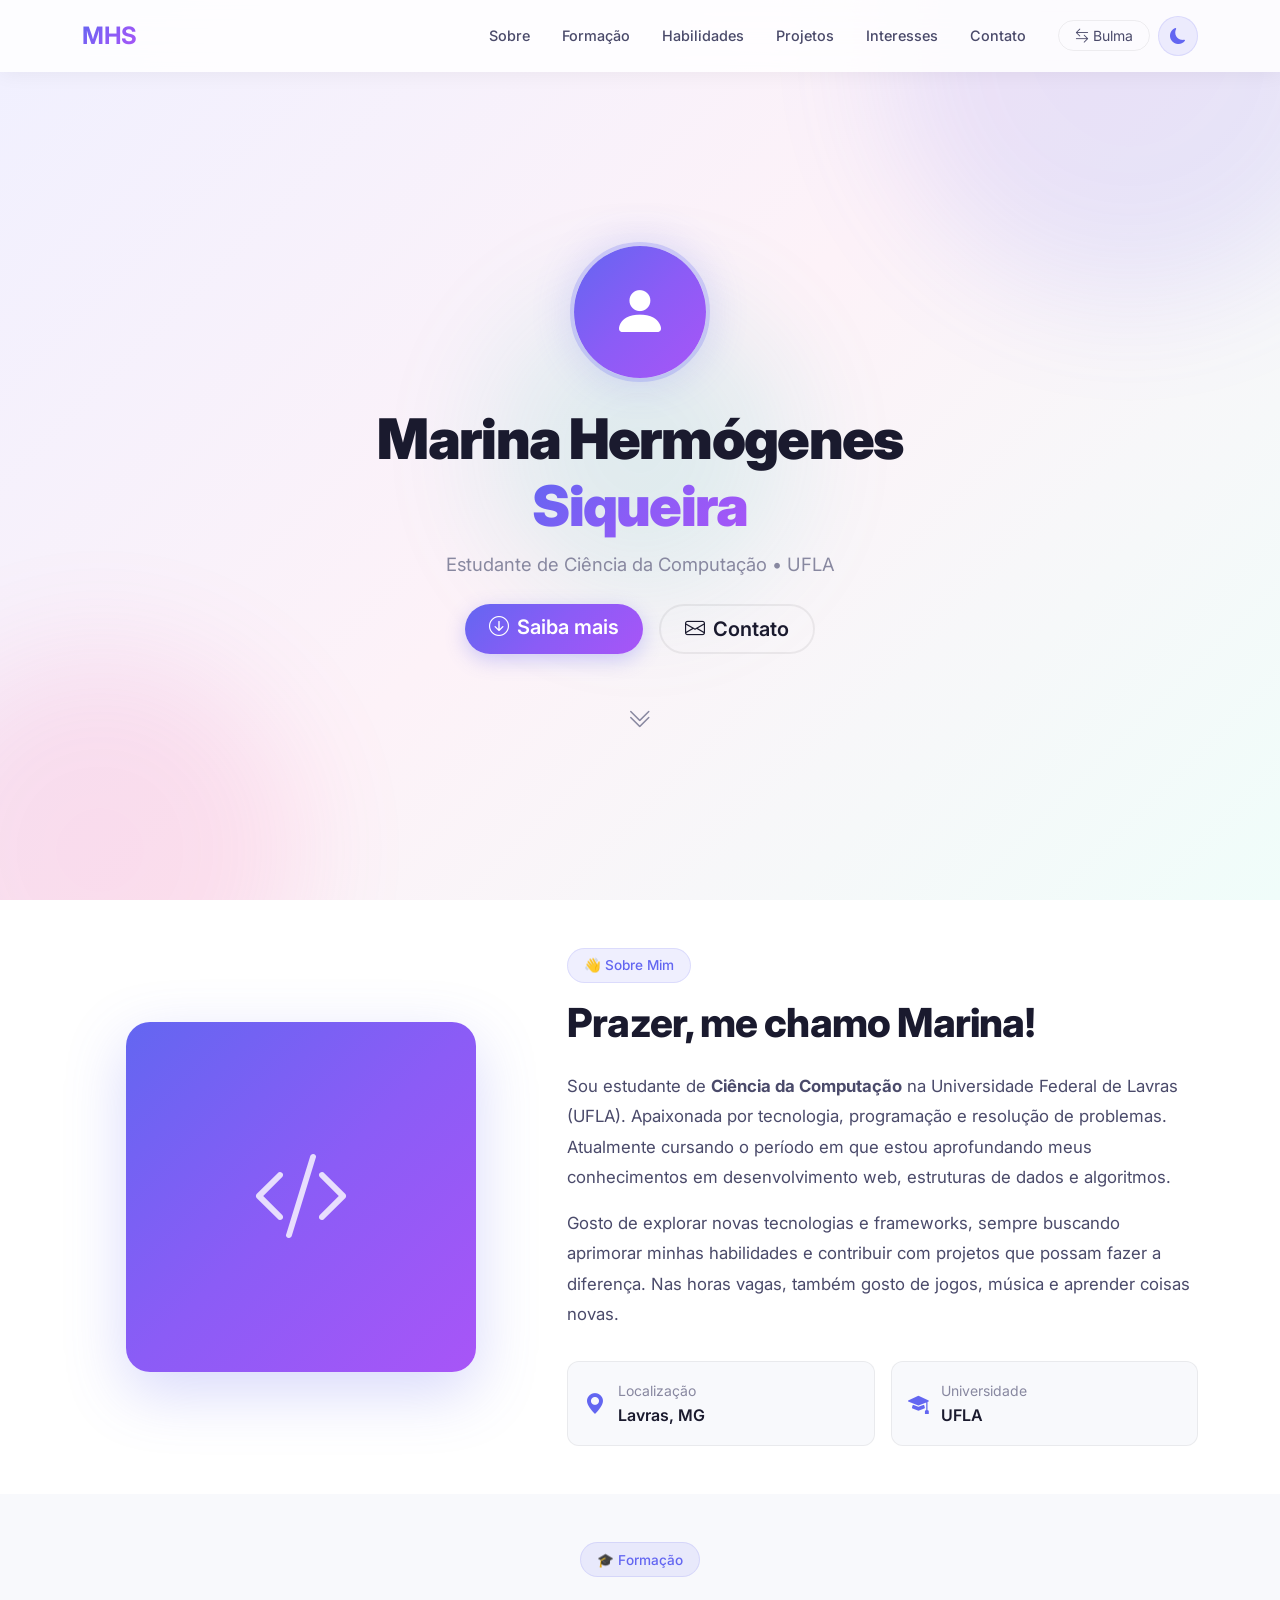
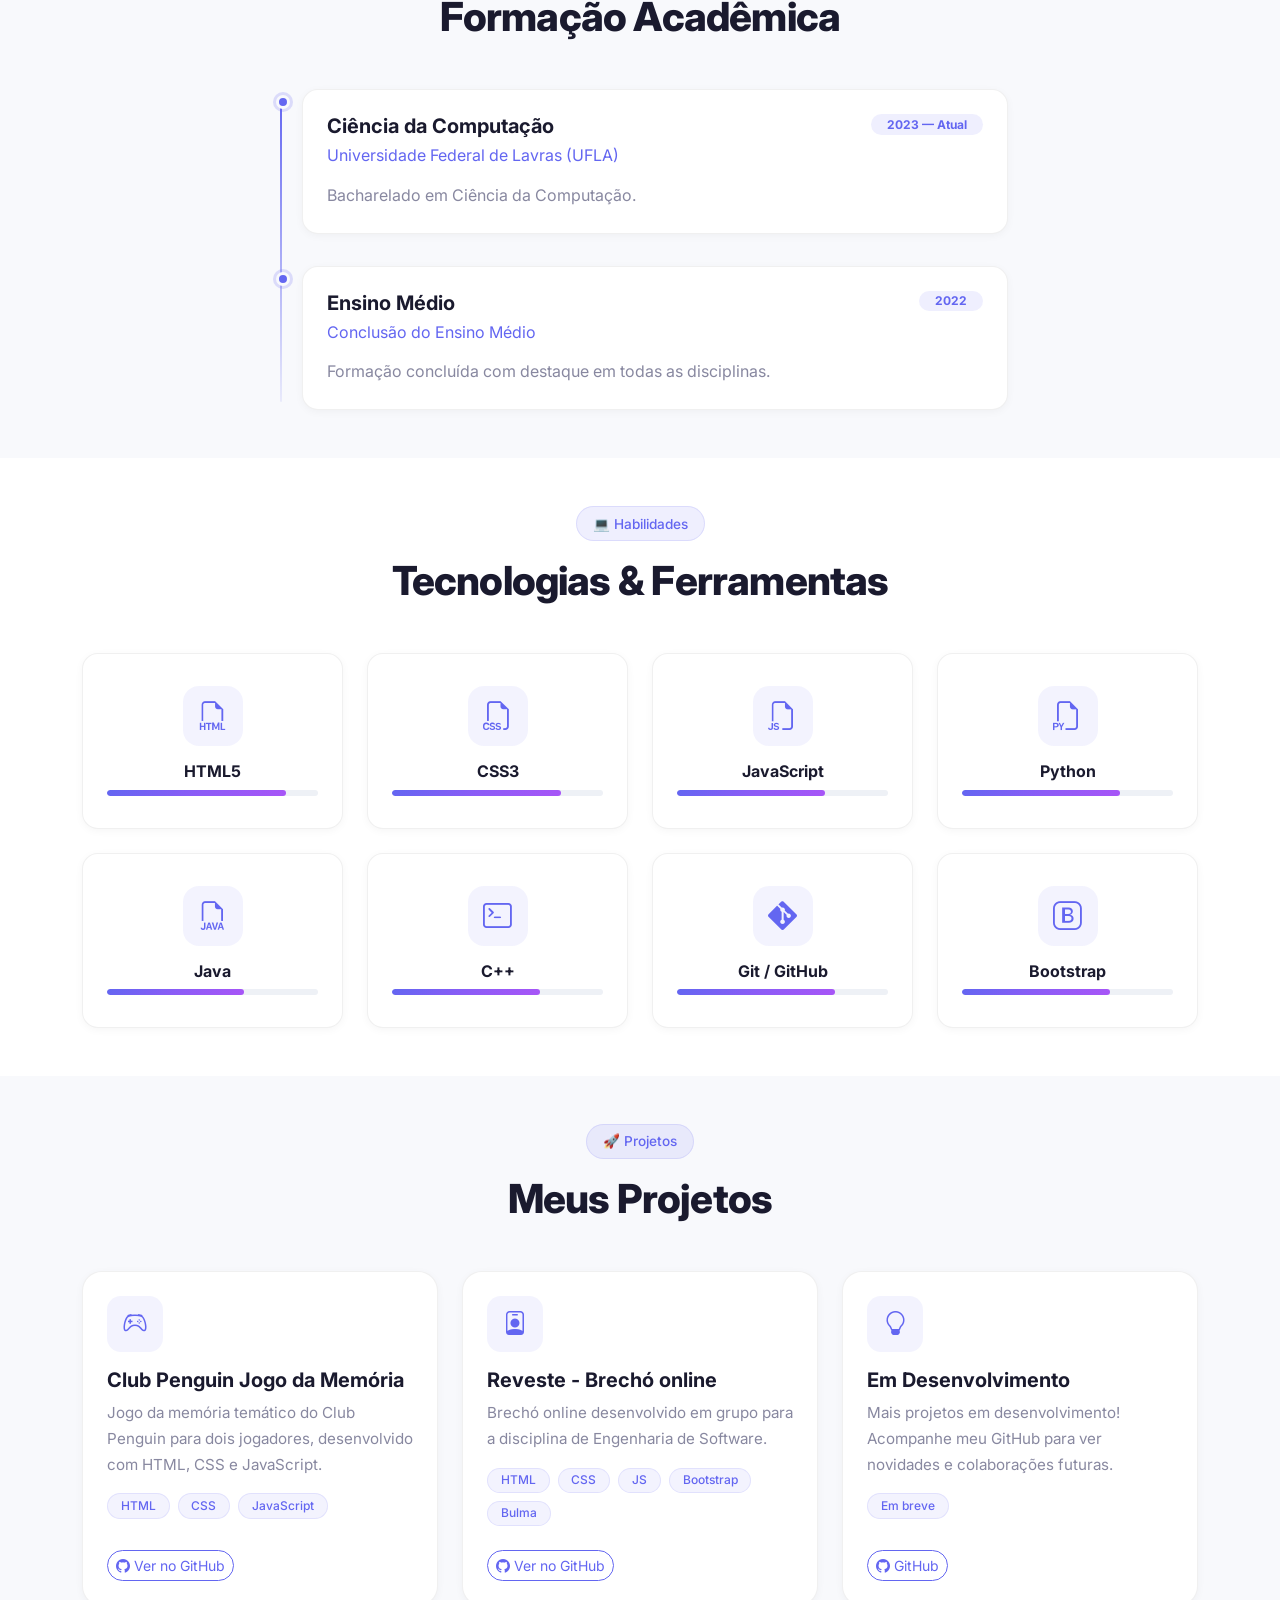
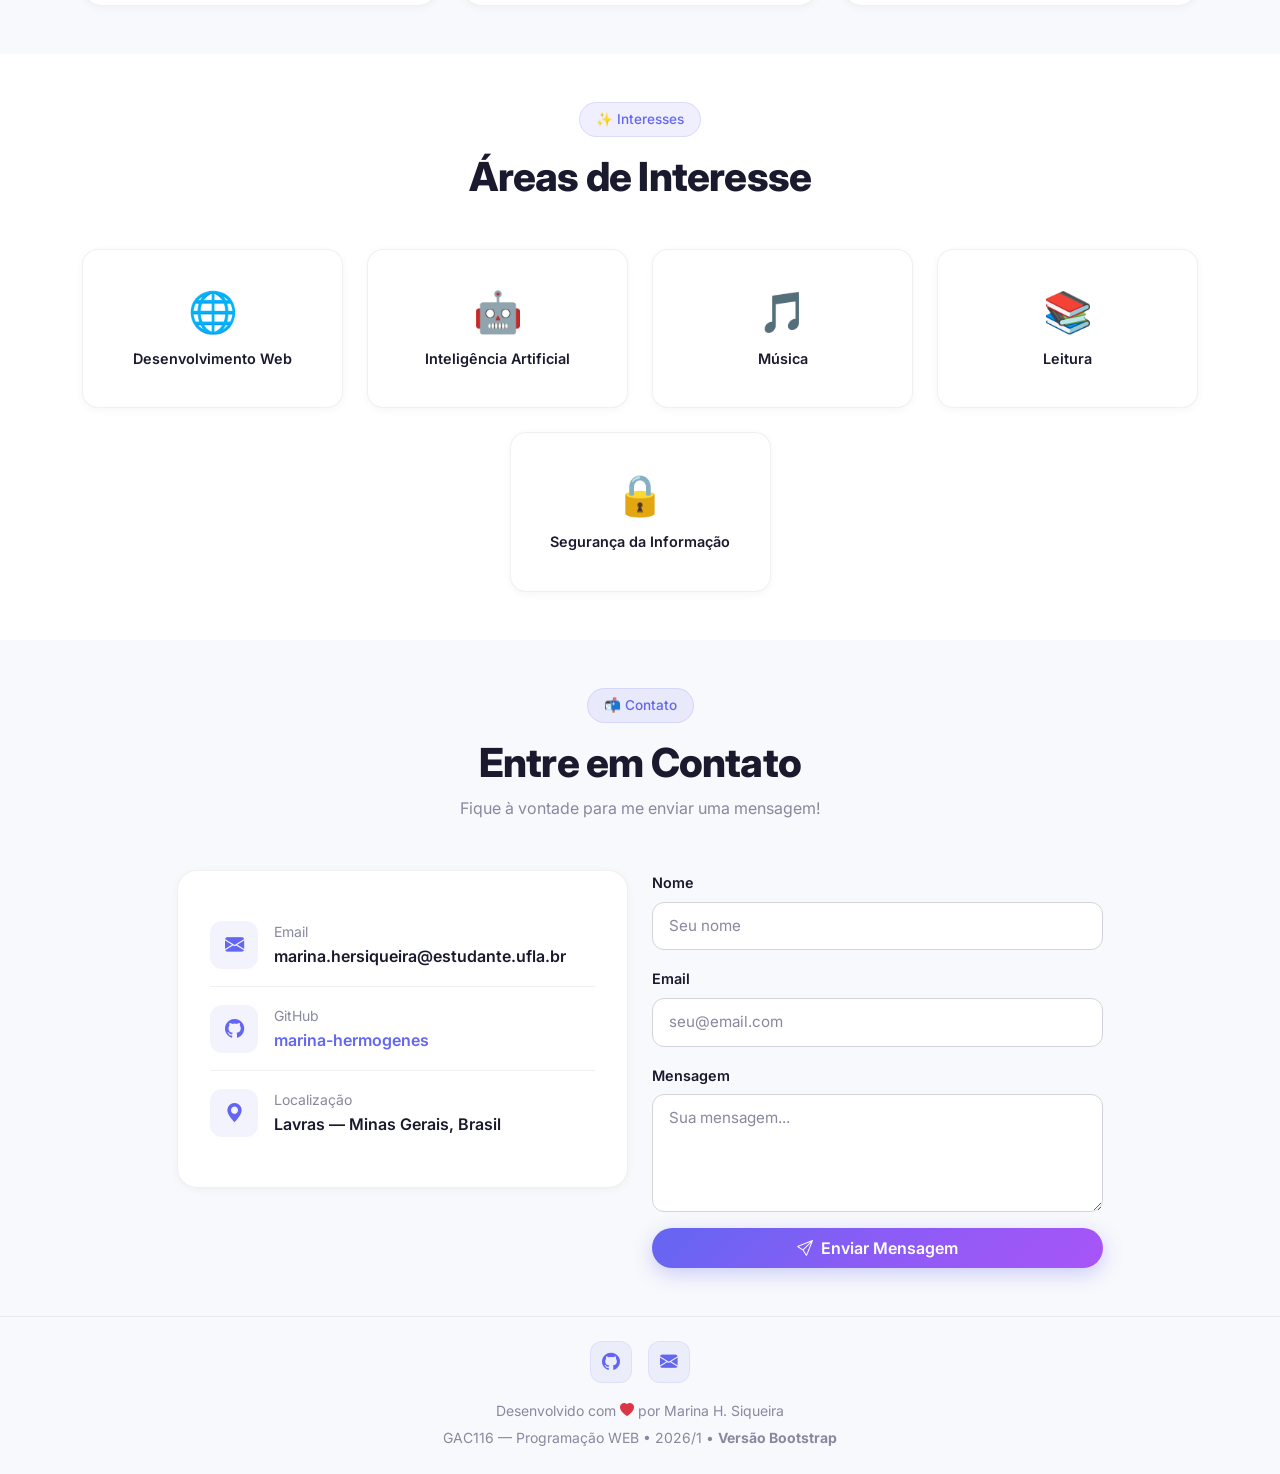
==== bootstrap/index.html @ b9e7d8b0 "add: versão inicial página pessoal" ====
<!DOCTYPE html>
<html lang="pt-BR" data-theme="light">
<head>
    <meta charset="UTF-8">
    <meta name="viewport" content="width=device-width, initial-scale=1.0">
    <meta name="description" content="Página Pessoal de Marina Hermógenes Siqueira — Versão Bootstrap">
    <title>Marina H. Siqueira — Bootstrap</title>

    <link href="https://cdn.jsdelivr.net/npm/bootstrap@5.3.3/dist/css/bootstrap.min.css" rel="stylesheet">
    <link href="https://cdn.jsdelivr.net/npm/bootstrap-icons@1.11.3/font/bootstrap-icons.min.css" rel="stylesheet">
    <link rel="preconnect" href="https://fonts.googleapis.com">
    <link rel="preconnect" href="https://fonts.gstatic.com" crossorigin>
    <link href="https://fonts.googleapis.com/css2?family=Inter:wght@300;400;500;600;700;800;900&display=swap" rel="stylesheet">

    <link rel="stylesheet" href="style.css">
</head>
<body>

    <nav class="navbar navbar-expand-lg fixed-top" id="mainNavbar">
        <div class="container">
            <a class="navbar-brand fw-bold" href="#hero">
                <span class="brand-gradient">MHS</span>
            </a>
            <button class="navbar-toggler border-0" type="button" data-bs-toggle="collapse" data-bs-target="#navbarNav" aria-controls="navbarNav" aria-expanded="false" aria-label="Menu">
                <span class="navbar-toggler-icon"></span>
            </button>
            <div class="collapse navbar-collapse" id="navbarNav">
                <ul class="navbar-nav ms-auto me-3">
                    <li class="nav-item"><a class="nav-link" href="#sobre">Sobre</a></li>
                    <li class="nav-item"><a class="nav-link" href="#formacao">Formação</a></li>
                    <li class="nav-item"><a class="nav-link" href="#habilidades">Habilidades</a></li>
                    <li class="nav-item"><a class="nav-link" href="#projetos">Projetos</a></li>
                    <li class="nav-item"><a class="nav-link" href="#interesses">Interesses</a></li>
                    <li class="nav-item"><a class="nav-link" href="#contato">Contato</a></li>
                </ul>
                <div class="d-flex align-items-center gap-2">
                    <a href="../bulma/index.html" class="btn btn-sm btn-outline-secondary rounded-pill px-3" title="Ver versão Bulma">
                        <i class="bi bi-arrow-left-right me-1"></i>Bulma
                    </a>
                    <button class="btn btn-sm btn-theme-toggle rounded-circle" id="themeToggle" title="Alternar tema" aria-label="Alternar tema claro/escuro">
                        <i class="bi bi-moon-fill" id="themeIcon"></i>
                    </button>
                </div>
            </div>
        </div>
    </nav>

    <section id="hero" class="hero-section d-flex align-items-center min-vh-100">
        <div class="hero-bg-shapes">
            <div class="shape shape-1"></div>
            <div class="shape shape-2"></div>
            <div class="shape shape-3"></div>
        </div>
        <div class="container text-center position-relative">
            <div class="hero-avatar mx-auto mb-4">
                <div class="avatar-placeholder">
                    <i class="bi bi-person-fill"></i>
                </div>
            </div>
            <h1 class="hero-title mb-2">
                Marina Hermógenes<br><span class="text-gradient">Siqueira</span>
            </h1>
            <p class="hero-subtitle mb-4">Estudante de Ciência da Computação • UFLA</p>
            <div class="d-flex justify-content-center gap-3 flex-wrap">
                <a href="#sobre" class="btn btn-primary btn-lg rounded-pill px-4 hero-btn">
                    <i class="bi bi-arrow-down-circle me-2"></i>Saiba mais
                </a>
                <a href="#contato" class="btn btn-outline-light btn-lg rounded-pill px-4 hero-btn">
                    <i class="bi bi-envelope me-2"></i>Contato
                </a>
            </div>
            <div class="hero-scroll-indicator mt-5">
                <i class="bi bi-chevron-double-down"></i>
            </div>
        </div>
    </section>

    <section id="sobre" class="py-5 section-about">
        <div class="container">
            <div class="row align-items-center g-5">
                <div class="col-lg-5">
                    <div class="about-image-wrapper">
                        <div class="about-image-placeholder">
                            <i class="bi bi-code-slash"></i>
                        </div>
                    </div>
                </div>
                <div class="col-lg-7">
                    <span class="section-badge mb-3">👋 Sobre Mim</span>
                    <h2 class="section-title mb-4">Prazer, me chamo Marina!</h2>
                    <p class="about-text">
                        Sou estudante de <strong>Ciência da Computação</strong> na Universidade Federal de Lavras (UFLA). 
                        Apaixonada por tecnologia, programação e resolução de problemas. Atualmente cursando o período 
                        em que estou aprofundando meus conhecimentos em desenvolvimento web, estruturas de dados e 
                        algoritmos.
                    </p>
                    <p class="about-text">
                        Gosto de explorar novas tecnologias e frameworks, sempre buscando aprimorar minhas habilidades 
                        e contribuir com projetos que possam fazer a diferença. Nas horas vagas, também gosto de jogos, 
                        música e aprender coisas novas.
                    </p>
                    <div class="row g-3 mt-3">
                        <div class="col-sm-6">
                            <div class="info-card">
                                <i class="bi bi-geo-alt-fill text-primary"></i>
                                <div>
                                    <small class="text-muted">Localização</small>
                                    <p class="mb-0 fw-semibold">Lavras, MG</p>
                                </div>
                            </div>
                        </div>
                        <div class="col-sm-6">
                            <div class="info-card">
                                <i class="bi bi-mortarboard-fill text-primary"></i>
                                <div>
                                    <small class="text-muted">Universidade</small>
                                    <p class="mb-0 fw-semibold">UFLA</p>
                                </div>
                            </div>
                        </div>
                    </div>
                </div>
            </div>
        </div>
    </section>

    <section id="formacao" class="py-5 section-education">
        <div class="container">
            <div class="text-center mb-5">
                <span class="section-badge">🎓 Formação</span>
                <h2 class="section-title mt-3">Formação Acadêmica</h2>
            </div>
            <div class="row justify-content-center">
                <div class="col-lg-8">
                    <div class="timeline">
                        <div class="timeline-item">
                            <div class="timeline-marker"></div>
                            <div class="timeline-content">
                                <div class="d-flex justify-content-between align-items-start flex-wrap gap-2">
                                    <div>
                                        <h5 class="fw-bold mb-1">Ciência da Computação</h5>
                                        <p class="text-primary mb-1">Universidade Federal de Lavras (UFLA)</p>
                                    </div>
                                    <span class="badge bg-primary-subtle text-primary rounded-pill px-3">2023 — Atual</span>
                                </div>
                                <p class="text-muted mt-2 mb-0">Bacharelado em Ciência da Computação.</p>
                            </div>
                        </div>
                        <div class="timeline-item">
                            <div class="timeline-marker"></div>
                            <div class="timeline-content">
                                <div class="d-flex justify-content-between align-items-start flex-wrap gap-2">
                                    <div>
                                        <h5 class="fw-bold mb-1">Ensino Médio</h5>
                                        <p class="text-primary mb-1">Conclusão do Ensino Médio</p>
                                    </div>
                                    <span class="badge bg-primary-subtle text-primary rounded-pill px-3">2022</span>
                                </div>
                                <p class="text-muted mt-2 mb-0">Formação concluída com destaque em todas as disciplinas.</p>
                            </div>
                        </div>
                    </div>
                </div>
            </div>
        </div>
    </section>

    <section id="habilidades" class="py-5 section-skills">
        <div class="container">
            <div class="text-center mb-5">
                <span class="section-badge">💻 Habilidades</span>
                <h2 class="section-title mt-3">Tecnologias & Ferramentas</h2>
            </div>
            <div class="row g-4 justify-content-center">
                <div class="col-6 col-md-4 col-lg-3">
                    <div class="skill-card text-center">
                        <div class="skill-icon">
                            <i class="bi bi-filetype-html"></i>
                        </div>
                        <h6 class="fw-bold mt-3">HTML5</h6>
                        <div class="progress skill-progress mt-2">
                            <div class="progress-bar" role="progressbar" style="width: 85%" aria-valuenow="85">85%</div>
                        </div>
                    </div>
                </div>
                <div class="col-6 col-md-4 col-lg-3">
                    <div class="skill-card text-center">
                        <div class="skill-icon">
                            <i class="bi bi-filetype-css"></i>
                        </div>
                        <h6 class="fw-bold mt-3">CSS3</h6>
                        <div class="progress skill-progress mt-2">
                            <div class="progress-bar" role="progressbar" style="width: 80%" aria-valuenow="80">80%</div>
                        </div>
                    </div>
                </div>
                <div class="col-6 col-md-4 col-lg-3">
                    <div class="skill-card text-center">
                        <div class="skill-icon">
                            <i class="bi bi-filetype-js"></i>
                        </div>
                        <h6 class="fw-bold mt-3">JavaScript</h6>
                        <div class="progress skill-progress mt-2">
                            <div class="progress-bar" role="progressbar" style="width: 70%" aria-valuenow="70">70%</div>
                        </div>
                    </div>
                </div>
                <div class="col-6 col-md-4 col-lg-3">
                    <div class="skill-card text-center">
                        <div class="skill-icon">
                            <i class="bi bi-filetype-py"></i>
                        </div>
                        <h6 class="fw-bold mt-3">Python</h6>
                        <div class="progress skill-progress mt-2">
                            <div class="progress-bar" role="progressbar" style="width: 75%" aria-valuenow="75">75%</div>
                        </div>
                    </div>
                </div>
                <div class="col-6 col-md-4 col-lg-3">
                    <div class="skill-card text-center">
                        <div class="skill-icon">
                            <i class="bi bi-filetype-java"></i>
                        </div>
                        <h6 class="fw-bold mt-3">Java</h6>
                        <div class="progress skill-progress mt-2">
                            <div class="progress-bar" role="progressbar" style="width: 65%" aria-valuenow="65">65%</div>
                        </div>
                    </div>
                </div>
                <div class="col-6 col-md-4 col-lg-3">
                    <div class="skill-card text-center">
                        <div class="skill-icon">
                            <i class="bi bi-terminal"></i>
                        </div>
                        <h6 class="fw-bold mt-3">C++</h6>
                        <div class="progress skill-progress mt-2">
                            <div class="progress-bar" role="progressbar" style="width: 70%" aria-valuenow="70">70%</div>
                        </div>
                    </div>
                </div>
                <div class="col-6 col-md-4 col-lg-3">
                    <div class="skill-card text-center">
                        <div class="skill-icon">
                            <i class="bi bi-git"></i>
                        </div>
                        <h6 class="fw-bold mt-3">Git / GitHub</h6>
                        <div class="progress skill-progress mt-2">
                            <div class="progress-bar" role="progressbar" style="width: 75%" aria-valuenow="75">75%</div>
                        </div>
                    </div>
                </div>
                <div class="col-6 col-md-4 col-lg-3">
                    <div class="skill-card text-center">
                        <div class="skill-icon">
                            <i class="bi bi-bootstrap"></i>
                        </div>
                        <h6 class="fw-bold mt-3">Bootstrap</h6>
                        <div class="progress skill-progress mt-2">
                            <div class="progress-bar" role="progressbar" style="width: 70%" aria-valuenow="70">70%</div>
                        </div>
                    </div>
                </div>
            </div>
        </div>
    </section>

    <section id="projetos" class="py-5 section-projects">
        <div class="container">
            <div class="text-center mb-5">
                <span class="section-badge">🚀 Projetos</span>
                <h2 class="section-title mt-3">Meus Projetos</h2>
            </div>
            <div class="row g-4 justify-content-center">
                <div class="col-md-6 col-lg-4">
                    <div class="card project-card h-100 border-0">
                        <div class="card-body p-4">
                            <div class="project-icon mb-3">
                                <i class="bi bi-controller"></i>
                            </div>
                            <h5 class="card-title fw-bold">Club Penguin Jogo da Memória</h5>
                            <p class="card-text text-muted">Jogo da memória temático do Club Penguin para dois jogadores, desenvolvido com HTML, CSS e JavaScript.</p>
                            <div class="d-flex gap-2 flex-wrap mt-3">
                                <span class="badge tech-badge">HTML</span>
                                <span class="badge tech-badge">CSS</span>
                                <span class="badge tech-badge">JavaScript</span>
                            </div>
                        </div>
                        <div class="card-footer bg-transparent border-0 p-4 pt-0">
                            <a href="https://github.com/marina-hermogenes/Club-Penguin-Jogo-da-Memoria" class="btn btn-sm btn-outline-primary rounded-pill" target="_blank">
                                <i class="bi bi-github me-1"></i>Ver no GitHub
                            </a>
                        </div>
                    </div>
                </div>
                <div class="col-md-6 col-lg-4">
                    <div class="card project-card h-100 border-0">
                        <div class="card-body p-4">
                            <div class="project-icon mb-3">
                                <i class="bi bi-person-badge"></i>
                            </div>
                            <h5 class="card-title fw-bold">Reveste - Brechó online</h5>
                            <p class="card-text text-muted">Brechó online desenvolvido em grupo para a disciplina de Engenharia de Software.</p>
                            <div class="d-flex gap-2 flex-wrap mt-3">
                                <span class="badge tech-badge">HTML</span>
                                <span class="badge tech-badge">CSS</span>
                                <span class="badge tech-badge">JS</span>
                                <span class="badge tech-badge">Bootstrap</span>
                                <span class="badge tech-badge">Bulma</span>
                            </div>
                        </div>
                        <div class="card-footer bg-transparent border-0 p-4 pt-0">
                            <a href="https://github.com/marina-hermogenes/ReVeste" class="btn btn-sm btn-outline-primary rounded-pill" target="_blank">
                                <i class="bi bi-github me-1"></i>Ver no GitHub
                            </a>
                        </div>
                    </div>
                </div>
                <div class="col-md-6 col-lg-4">
                    <div class="card project-card h-100 border-0">
                        <div class="card-body p-4">
                            <div class="project-icon mb-3">
                                <i class="bi bi-lightbulb"></i>
                            </div>
                            <h5 class="card-title fw-bold">Em Desenvolvimento</h5>
                            <p class="card-text text-muted">Mais projetos em desenvolvimento! Acompanhe meu GitHub para ver novidades e colaborações futuras.</p>
                            <div class="d-flex gap-2 flex-wrap mt-3">
                                <span class="badge tech-badge">Em breve</span>
                            </div>
                        </div>
                        <div class="card-footer bg-transparent border-0 p-4 pt-0">
                            <a href="https://github.com/marina-hermogenes" class="btn btn-sm btn-outline-primary rounded-pill" target="_blank">
                                <i class="bi bi-github me-1"></i>GitHub
                            </a>
                        </div>
                    </div>
                </div>
            </div>
        </div>
    </section>

    <section id="interesses" class="py-5 section-interests">
        <div class="container">
            <div class="text-center mb-5">
                <span class="section-badge">✨ Interesses</span>
                <h2 class="section-title mt-3">Áreas de Interesse</h2>
            </div>
            <div class="row g-4 justify-content-center">
                <div class="col-6 col-md-4 col-lg-3">
                    <div class="interest-card text-center">
                        <div class="interest-icon">🌐</div>
                        <h6 class="fw-semibold mt-2">Desenvolvimento Web</h6>
                    </div>
                </div>
                <div class="col-6 col-md-4 col-lg-3">
                    <div class="interest-card text-center">
                        <div class="interest-icon">🤖</div>
                        <h6 class="fw-semibold mt-2">Inteligência Artificial</h6>
                    </div>
                </div>
                <div class="col-6 col-md-4 col-lg-3">
                    <div class="interest-card text-center">
                        <div class="interest-icon">🎵</div>
                        <h6 class="fw-semibold mt-2">Música</h6>
                    </div>
                </div>
                <div class="col-6 col-md-4 col-lg-3">
                    <div class="interest-card text-center">
                        <div class="interest-icon">📚</div>
                        <h6 class="fw-semibold mt-2">Leitura</h6>
                    </div>
                </div>
                <div class="col-6 col-md-4 col-lg-3">
                    <div class="interest-card text-center">
                        <div class="interest-icon">🔒</div>
                        <h6 class="fw-semibold mt-2">Segurança da Informação</h6>
                    </div>
                </div>
            </div>
        </div>
    </section>

    <section id="contato" class="py-5 section-contact">
        <div class="container">
            <div class="text-center mb-5">
                <span class="section-badge">📬 Contato</span>
                <h2 class="section-title mt-3">Entre em Contato</h2>
                <p class="text-muted">Fique à vontade para me enviar uma mensagem!</p>
            </div>
            <div class="row g-4 justify-content-center">
                <div class="col-lg-5">
                    <div class="contact-info-card">
                        <div class="contact-item">
                            <div class="contact-icon-wrapper">
                                <i class="bi bi-envelope-fill"></i>
                            </div>
                            <div>
                                <small class="text-muted">Email</small>
                                <p class="mb-0 fw-semibold">marina.hersiqueira@estudante.ufla.br</p>
                            </div>
                        </div>
                        <div class="contact-item">
                            <div class="contact-icon-wrapper">
                                <i class="bi bi-github"></i>
                            </div>
                            <div>
                                <small class="text-muted">GitHub</small>
                                <p class="mb-0"><a href="https://github.com/marina-hermogenes" target="_blank" class="fw-semibold contact-link">marina-hermogenes</a></p>
                            </div>
                        </div>
                        <div class="contact-item">
                            <div class="contact-icon-wrapper">
                                <i class="bi bi-geo-alt-fill"></i>
                            </div>
                            <div>
                                <small class="text-muted">Localização</small>
                                <p class="mb-0 fw-semibold">Lavras — Minas Gerais, Brasil</p>
                            </div>
                        </div>
                    </div>
                </div>
                <div class="col-lg-5">
                    <form id="contactForm" class="contact-form">
                        <div class="mb-3">
                            <label for="contactName" class="form-label fw-semibold">Nome</label>
                            <input type="text" class="form-control" id="contactName" placeholder="Seu nome" required>
                        </div>
                        <div class="mb-3">
                            <label for="contactEmail" class="form-label fw-semibold">Email</label>
                            <input type="email" class="form-control" id="contactEmail" placeholder="seu@email.com" required>
                        </div>
                        <div class="mb-3">
                            <label for="contactMessage" class="form-label fw-semibold">Mensagem</label>
                            <textarea class="form-control" id="contactMessage" rows="4" placeholder="Sua mensagem..." required></textarea>
                        </div>
                        <button type="submit" class="btn btn-primary w-100 rounded-pill py-2">
                            <i class="bi bi-send me-2"></i>Enviar Mensagem
                        </button>
                    </form>
                </div>
            </div>
        </div>
    </section>

    <footer class="py-4 text-center footer-section">
        <div class="container">
            <div class="d-flex justify-content-center gap-3 mb-3">
                <a href="https://github.com/marina-hermogenes" target="_blank" class="footer-social" aria-label="GitHub">
                    <i class="bi bi-github"></i>
                </a>
                <a href="mailto:marina.hersiqueira@estudante.ufla.br" class="footer-social" aria-label="Email">
                    <i class="bi bi-envelope-fill"></i>
                </a>
            </div>
            <p class="mb-1 text-muted small">
                Desenvolvido com <i class="bi bi-heart-fill text-danger"></i> por Marina H. Siqueira
            </p>
            <p class="mb-0 text-muted small">
                GAC116 — Programação WEB • 2026/1 • <strong>Versão Bootstrap</strong>
            </p>
        </div>
    </footer>

    <button id="backToTop" class="btn btn-primary btn-back-to-top rounded-circle" title="Voltar ao topo" aria-label="Voltar ao topo">
        <i class="bi bi-arrow-up"></i>
    </button>

    <script src="https://cdn.jsdelivr.net/npm/bootstrap@5.3.3/dist/js/bootstrap.bundle.min.js"></script>
    <script src="script.js"></script>
</body>
</html>
---- bootstrap/style.css ----
:root {
    --bg-primary: #ffffff;
    --bg-secondary: #f8f9fc;
    --bg-tertiary: #eef1f6;
    --bg-card: #ffffff;
    --text-primary: #1a1a2e;
    --text-secondary: #4a4a6a;
    --text-muted: #8888a0;
    --border-color: rgba(0, 0, 0, 0.06);
    --shadow-sm: 0 2px 8px rgba(0, 0, 0, 0.04);
    --shadow-md: 0 8px 30px rgba(0, 0, 0, 0.06);
    --shadow-lg: 0 20px 60px rgba(0, 0, 0, 0.08);
    --accent: #6366f1;
    --accent-rgb: 99, 102, 241;
    --accent-light: #818cf8;
    --accent-dark: #4f46e5;
    --gradient-1: linear-gradient(135deg, #6366f1, #8b5cf6, #a855f7);
    --gradient-2: linear-gradient(135deg, #6366f1 0%, #ec4899 100%);
    --navbar-bg: rgba(255, 255, 255, 0.85);
    --navbar-shadow: 0 1px 20px rgba(0, 0, 0, 0.06);
    --hero-bg: linear-gradient(135deg, #f0f0ff 0%, #fdf2f8 50%, #f0fdfa 100%);
    --input-bg: #ffffff;
    --input-border: #d1d5db;
    --footer-bg: #f8f9fc;
    --code-bg: #f3f4f6;
}

[data-theme="dark"] {
    --bg-primary: #0f0f1a;
    --bg-secondary: #16162a;
    --bg-tertiary: #1e1e38;
    --bg-card: #1a1a30;
    --text-primary: #e8e8f0;
    --text-secondary: #b0b0c8;
    --text-muted: #7878a0;
    --border-color: rgba(255, 255, 255, 0.06);
    --shadow-sm: 0 2px 8px rgba(0, 0, 0, 0.2);
    --shadow-md: 0 8px 30px rgba(0, 0, 0, 0.3);
    --shadow-lg: 0 20px 60px rgba(0, 0, 0, 0.4);
    --navbar-bg: rgba(15, 15, 26, 0.9);
    --navbar-shadow: 0 1px 20px rgba(0, 0, 0, 0.3);
    --hero-bg: linear-gradient(135deg, #0f0f1a 0%, #1a1030 50%, #0f1a1a 100%);
    --input-bg: #1e1e38;
    --input-border: #2a2a50;
    --footer-bg: #0a0a18;
    --code-bg: #1e1e38;
}

* {
    margin: 0;
    padding: 0;
    box-sizing: border-box;
}

html {
    scroll-behavior: smooth;
    scroll-padding-top: 80px;
}

body {
    font-family: 'Inter', sans-serif;
    background-color: var(--bg-primary);
    color: var(--text-primary);
    transition: background-color 0.4s ease, color 0.4s ease;
    overflow-x: hidden;
}

::selection {
    background: rgba(var(--accent-rgb), 0.2);
    color: var(--accent);
}

h1, h2, h3, h4, h5, h6 {
    color: var(--text-primary);
}

p {
    color: var(--text-secondary);
    line-height: 1.7;
}

a {
    transition: all 0.3s ease;
}

.text-gradient {
    background: var(--gradient-1);
    -webkit-background-clip: text;
    -webkit-text-fill-color: transparent;
    background-clip: text;
}

.brand-gradient {
    background: var(--gradient-1);
    -webkit-background-clip: text;
    -webkit-text-fill-color: transparent;
    background-clip: text;
    font-size: 1.5rem;
    letter-spacing: -0.02em;
}

.section-badge {
    display: inline-block;
    padding: 0.4rem 1rem;
    border-radius: 50px;
    font-size: 0.85rem;
    font-weight: 500;
    background: rgba(var(--accent-rgb), 0.1);
    color: var(--accent);
    border: 1px solid rgba(var(--accent-rgb), 0.15);
}

.section-title {
    font-size: clamp(1.8rem, 4vw, 2.5rem);
    font-weight: 800;
    color: var(--text-primary);
    letter-spacing: -0.02em;
}

#mainNavbar {
    background: var(--navbar-bg);
    backdrop-filter: blur(20px);
    -webkit-backdrop-filter: blur(20px);
    box-shadow: var(--navbar-shadow);
    padding: 0.8rem 0;
    transition: all 0.4s ease;
}

#mainNavbar .nav-link {
    color: var(--text-secondary);
    font-weight: 500;
    font-size: 0.9rem;
    padding: 0.5rem 1rem;
    border-radius: 8px;
    transition: all 0.3s ease;
    position: relative;
}

#mainNavbar .nav-link:hover,
#mainNavbar .nav-link.active {
    color: var(--accent);
    background: rgba(var(--accent-rgb), 0.05);
}

[data-theme="dark"] .navbar-toggler-icon {
    filter: invert(1);
}

.btn-theme-toggle {
    width: 40px;
    height: 40px;
    display: flex;
    align-items: center;
    justify-content: center;
    background: rgba(var(--accent-rgb), 0.1);
    border: 1px solid rgba(var(--accent-rgb), 0.15);
    color: var(--accent);
    font-size: 1rem;
    transition: all 0.3s ease;
}

.btn-theme-toggle:hover {
    background: var(--accent);
    color: #fff;
    transform: rotate(20deg);
}

.hero-section {
    background: var(--hero-bg);
    position: relative;
    overflow: hidden;
    padding-top: 80px;
}

.hero-bg-shapes {
    position: absolute;
    inset: 0;
    overflow: hidden;
    pointer-events: none;
}

.hero-bg-shapes .shape {
    position: absolute;
    border-radius: 50%;
    opacity: 0.12;
    filter: blur(60px);
}

.hero-bg-shapes .shape-1 {
    width: 500px;
    height: 500px;
    background: var(--accent);
    top: -200px;
    right: -100px;
    animation: heroFloat 15s ease-in-out infinite;
}

.hero-bg-shapes .shape-2 {
    width: 400px;
    height: 400px;
    background: #ec4899;
    bottom: -150px;
    left: -100px;
    animation: heroFloat 18s ease-in-out infinite reverse;
}

.hero-bg-shapes .shape-3 {
    width: 300px;
    height: 300px;
    background: #14b8a6;
    top: 50%;
    left: 50%;
    transform: translate(-50%, -50%);
    animation: heroFloat 20s ease-in-out infinite;
}

@keyframes heroFloat {
    0%, 100% { transform: translate(0, 0); }
    25% { transform: translate(30px, -30px); }
    50% { transform: translate(-20px, 20px); }
    75% { transform: translate(15px, -10px); }
}

.hero-avatar {
    width: 140px;
    height: 140px;
    border-radius: 50%;
    overflow: hidden;
    border: 4px solid rgba(var(--accent-rgb), 0.3);
    box-shadow: 0 0 40px rgba(var(--accent-rgb), 0.2);
    animation: fadeInDown 0.8s ease-out;
}

.avatar-placeholder {
    width: 100%;
    height: 100%;
    background: var(--gradient-1);
    display: flex;
    align-items: center;
    justify-content: center;
    font-size: 3.5rem;
    color: #fff;
}

.hero-title {
    font-size: clamp(2.2rem, 5vw, 3.5rem);
    font-weight: 900;
    letter-spacing: -0.03em;
    animation: fadeInUp 0.8s ease-out 0.2s both;
}

.hero-subtitle {
    font-size: 1.15rem;
    color: var(--text-muted);
    font-weight: 400;
    animation: fadeInUp 0.8s ease-out 0.35s both;
}

.hero-btn {
    animation: fadeInUp 0.8s ease-out 0.5s both;
    font-weight: 600;
    border: none;
}

.hero-btn.btn-primary {
    background: var(--gradient-1);
    box-shadow: 0 6px 20px rgba(var(--accent-rgb), 0.3);
}

.hero-btn.btn-primary:hover {
    box-shadow: 0 8px 30px rgba(var(--accent-rgb), 0.5);
    transform: translateY(-2px);
}

.hero-btn.btn-outline-light {
    border: 2px solid var(--border-color);
    color: var(--text-primary);
}

.hero-btn.btn-outline-light:hover {
    background: rgba(var(--accent-rgb), 0.1);
    border-color: var(--accent);
    color: var(--accent);
}

.hero-scroll-indicator {
    animation: bounce 2s ease-in-out infinite;
    color: var(--text-muted);
    font-size: 1.5rem;
}

@keyframes bounce {
    0%, 100% { transform: translateY(0); }
    50% { transform: translateY(10px); }
}

@keyframes fadeInUp {
    from { opacity: 0; transform: translateY(30px); }
    to { opacity: 1; transform: translateY(0); }
}

@keyframes fadeInDown {
    from { opacity: 0; transform: translateY(-30px); }
    to { opacity: 1; transform: translateY(0); }
}

.section-about {
    background-color: var(--bg-primary);
}

.about-image-wrapper {
    position: relative;
}

.about-image-placeholder {
    width: 100%;
    aspect-ratio: 1;
    max-width: 350px;
    margin: 0 auto;
    border-radius: 24px;
    background: var(--gradient-1);
    display: flex;
    align-items: center;
    justify-content: center;
    font-size: 6rem;
    color: rgba(255,255,255,0.8);
    box-shadow: 0 20px 60px rgba(var(--accent-rgb), 0.25);
    transition: transform 0.4s ease;
}

.about-image-placeholder:hover {
    transform: scale(1.02) rotate(1deg);
}

.about-text {
    font-size: 1.05rem;
    line-height: 1.8;
    color: var(--text-secondary);
}

.info-card {
    display: flex;
    align-items: center;
    gap: 0.8rem;
    padding: 1rem;
    border-radius: 12px;
    background: var(--bg-secondary);
    border: 1px solid var(--border-color);
    transition: all 0.3s ease;
}

.info-card:hover {
    border-color: rgba(var(--accent-rgb), 0.2);
    transform: translateY(-2px);
}

.info-card i {
    font-size: 1.3rem;
    color: var(--accent);
}

.info-card small {
    color: var(--text-muted);
}

.info-card p {
    color: var(--text-primary);
}

.section-education {
    background-color: var(--bg-secondary);
}

.timeline {
    position: relative;
    padding-left: 30px;
}

.timeline::before {
    content: '';
    position: absolute;
    left: 8px;
    top: 8px;
    bottom: 8px;
    width: 2px;
    background: linear-gradient(to bottom, var(--accent), rgba(var(--accent-rgb), 0.1));
    border-radius: 2px;
}

.timeline-item {
    position: relative;
    padding-bottom: 2rem;
}

.timeline-item:last-child {
    padding-bottom: 0;
}

.timeline-marker {
    position: absolute;
    left: -26px;
    top: 6px;
    width: 14px;
    height: 14px;
    border-radius: 50%;
    background: var(--accent);
    border: 3px solid var(--bg-secondary);
    box-shadow: 0 0 0 3px rgba(var(--accent-rgb), 0.2);
}

.timeline-content {
    background: var(--bg-card);
    border: 1px solid var(--border-color);
    border-radius: 16px;
    padding: 1.5rem;
    box-shadow: var(--shadow-sm);
    transition: all 0.3s ease;
}

.timeline-content:hover {
    box-shadow: var(--shadow-md);
    transform: translateY(-2px);
}

.timeline-content h5 {
    color: var(--text-primary);
}

.timeline-content .text-primary {
    color: var(--accent) !important;
}

.section-skills {
    background-color: var(--bg-primary);
}

.skill-card {
    padding: 2rem 1.5rem;
    border-radius: 16px;
    background: var(--bg-card);
    border: 1px solid var(--border-color);
    box-shadow: var(--shadow-sm);
    transition: all 0.3s ease;
}

.skill-card:hover {
    border-color: rgba(var(--accent-rgb), 0.2);
    box-shadow: var(--shadow-md);
    transform: translateY(-5px);
}

.skill-icon {
    width: 60px;
    height: 60px;
    border-radius: 16px;
    background: rgba(var(--accent-rgb), 0.08);
    display: flex;
    align-items: center;
    justify-content: center;
    font-size: 1.8rem;
    color: var(--accent);
    margin: 0 auto;
    transition: all 0.3s ease;
}

.skill-card:hover .skill-icon {
    background: var(--gradient-1);
    color: #fff;
    transform: scale(1.1);
}

.skill-card h6 {
    color: var(--text-primary);
}

.skill-progress {
    height: 6px;
    border-radius: 3px;
    background: var(--bg-tertiary);
    overflow: hidden;
}

.skill-progress .progress-bar {
    background: var(--gradient-1);
    border-radius: 3px;
    font-size: 0;
    transition: width 1.5s ease-out;
}

.section-projects {
    background-color: var(--bg-secondary);
}

.project-card {
    background: var(--bg-card);
    border-radius: 20px;
    border: 1px solid var(--border-color) !important;
    box-shadow: var(--shadow-sm);
    transition: all 0.4s ease;
    overflow: hidden;
}

.project-card:hover {
    box-shadow: var(--shadow-lg);
    transform: translateY(-8px);
    border-color: rgba(var(--accent-rgb), 0.2) !important;
}

.project-icon {
    width: 56px;
    height: 56px;
    border-radius: 14px;
    background: rgba(var(--accent-rgb), 0.08);
    display: flex;
    align-items: center;
    justify-content: center;
    font-size: 1.5rem;
    color: var(--accent);
    transition: all 0.3s ease;
}

.project-card:hover .project-icon {
    background: var(--gradient-1);
    color: #fff;
}

.project-card .card-title {
    color: var(--text-primary);
}

.project-card .card-text {
    color: var(--text-secondary);
    font-size: 0.95rem;
}

.tech-badge {
    background: rgba(var(--accent-rgb), 0.08) !important;
    color: var(--accent) !important;
    font-weight: 500;
    font-size: 0.75rem;
    padding: 0.35rem 0.8rem;
    border-radius: 50px;
    border: 1px solid rgba(var(--accent-rgb), 0.12);
}

.project-card .btn-outline-primary {
    border-color: var(--accent);
    color: var(--accent);
}

.project-card .btn-outline-primary:hover {
    background: var(--accent);
    color: #fff;
}

.section-interests {
    background-color: var(--bg-primary);
}

.interest-card {
    padding: 2rem 1rem;
    border-radius: 16px;
    background: var(--bg-card);
    border: 1px solid var(--border-color);
    box-shadow: var(--shadow-sm);
    transition: all 0.3s ease;
}

.interest-card:hover {
    border-color: rgba(var(--accent-rgb), 0.2);
    box-shadow: var(--shadow-md);
    transform: translateY(-5px);
}

.interest-icon {
    font-size: 2.5rem;
}

.interest-card h6 {
    color: var(--text-primary);
    font-size: 0.9rem;
}

.section-contact {
    background-color: var(--bg-secondary);
}

.contact-info-card {
    background: var(--bg-card);
    border: 1px solid var(--border-color);
    border-radius: 20px;
    padding: 2rem;
    box-shadow: var(--shadow-sm);
}

.contact-item {
    display: flex;
    align-items: center;
    gap: 1rem;
    padding: 1rem 0;
    border-bottom: 1px solid var(--border-color);
}

.contact-item:last-child {
    border-bottom: none;
}

.contact-icon-wrapper {
    width: 48px;
    height: 48px;
    border-radius: 12px;
    background: rgba(var(--accent-rgb), 0.08);
    display: flex;
    align-items: center;
    justify-content: center;
    color: var(--accent);
    font-size: 1.2rem;
    flex-shrink: 0;
}

.contact-item small {
    color: var(--text-muted);
}

.contact-item p {
    color: var(--text-primary);
}

.contact-link {
    color: var(--accent);
    text-decoration: none;
}

.contact-link:hover {
    text-decoration: underline;
}

.contact-form .form-control {
    background: var(--input-bg);
    border: 1px solid var(--input-border);
    color: var(--text-primary);
    border-radius: 12px;
    padding: 0.75rem 1rem;
    font-size: 0.95rem;
    transition: all 0.3s ease;
}

.contact-form .form-control:focus {
    border-color: var(--accent);
    box-shadow: 0 0 0 3px rgba(var(--accent-rgb), 0.15);
    background: var(--input-bg);
    color: var(--text-primary);
}

.contact-form .form-control::placeholder {
    color: var(--text-muted);
}

.contact-form .form-label {
    color: var(--text-primary);
    font-size: 0.9rem;
}

.contact-form .btn-primary {
    background: var(--gradient-1);
    border: none;
    font-weight: 600;
    box-shadow: 0 6px 20px rgba(var(--accent-rgb), 0.3);
    transition: all 0.3s ease;
}

.contact-form .btn-primary:hover {
    box-shadow: 0 8px 30px rgba(var(--accent-rgb), 0.5);
    transform: translateY(-2px);
}

.footer-section {
    background: var(--footer-bg);
    border-top: 1px solid var(--border-color);
}

.footer-social {
    width: 42px;
    height: 42px;
    border-radius: 12px;
    background: rgba(var(--accent-rgb), 0.08);
    display: flex;
    align-items: center;
    justify-content: center;
    color: var(--accent);
    font-size: 1.1rem;
    text-decoration: none;
    transition: all 0.3s ease;
    border: 1px solid rgba(var(--accent-rgb), 0.1);
}

.footer-social:hover {
    background: var(--accent);
    color: #fff;
    transform: translateY(-3px);
}

.btn-back-to-top {
    position: fixed;
    bottom: 30px;
    right: 30px;
    width: 48px;
    height: 48px;
    display: none;
    align-items: center;
    justify-content: center;
    background: var(--gradient-1);
    border: none;
    box-shadow: 0 6px 20px rgba(var(--accent-rgb), 0.3);
    z-index: 1000;
    transition: all 0.3s ease;
    font-size: 1.1rem;
}

.btn-back-to-top.visible {
    display: flex;
}

.btn-back-to-top:hover {
    transform: translateY(-3px);
    box-shadow: 0 8px 30px rgba(var(--accent-rgb), 0.5);
    background: var(--gradient-1);
}

.badge.bg-primary-subtle {
    background: rgba(var(--accent-rgb), 0.1) !important;
    color: var(--accent) !important;
}

.text-primary {
    color: var(--accent) !important;
}

.text-muted {
    color: var(--text-muted) !important;
}

.btn-outline-secondary {
    border-color: var(--border-color);
    color: var(--text-secondary);
}

.btn-outline-secondary:hover {
    background: rgba(var(--accent-rgb), 0.1);
    border-color: var(--accent);
    color: var(--accent);
}

.fade-in-up {
    opacity: 0;
    transform: translateY(30px);
    transition: all 0.6s ease-out;
}

.fade-in-up.visible {
    opacity: 1;
    transform: translateY(0);
}

@media (max-width: 991.98px) {
    #mainNavbar .navbar-collapse {
        background: var(--bg-card);
        border-radius: 16px;
        padding: 1rem;
        margin-top: 0.5rem;
        border: 1px solid var(--border-color);
        box-shadow: var(--shadow-md);
    }

    .hero-title {
        font-size: 2rem;
    }
}

@media (max-width: 575.98px) {
    .hero-avatar {
        width: 100px;
        height: 100px;
    }

    .avatar-placeholder {
        font-size: 2.5rem;
    }

    .about-image-placeholder {
        max-width: 250px;
        font-size: 4rem;
    }

    .skill-card {
        padding: 1.2rem 0.8rem;
    }

    .contact-info-card {
        padding: 1rem;
    }
}
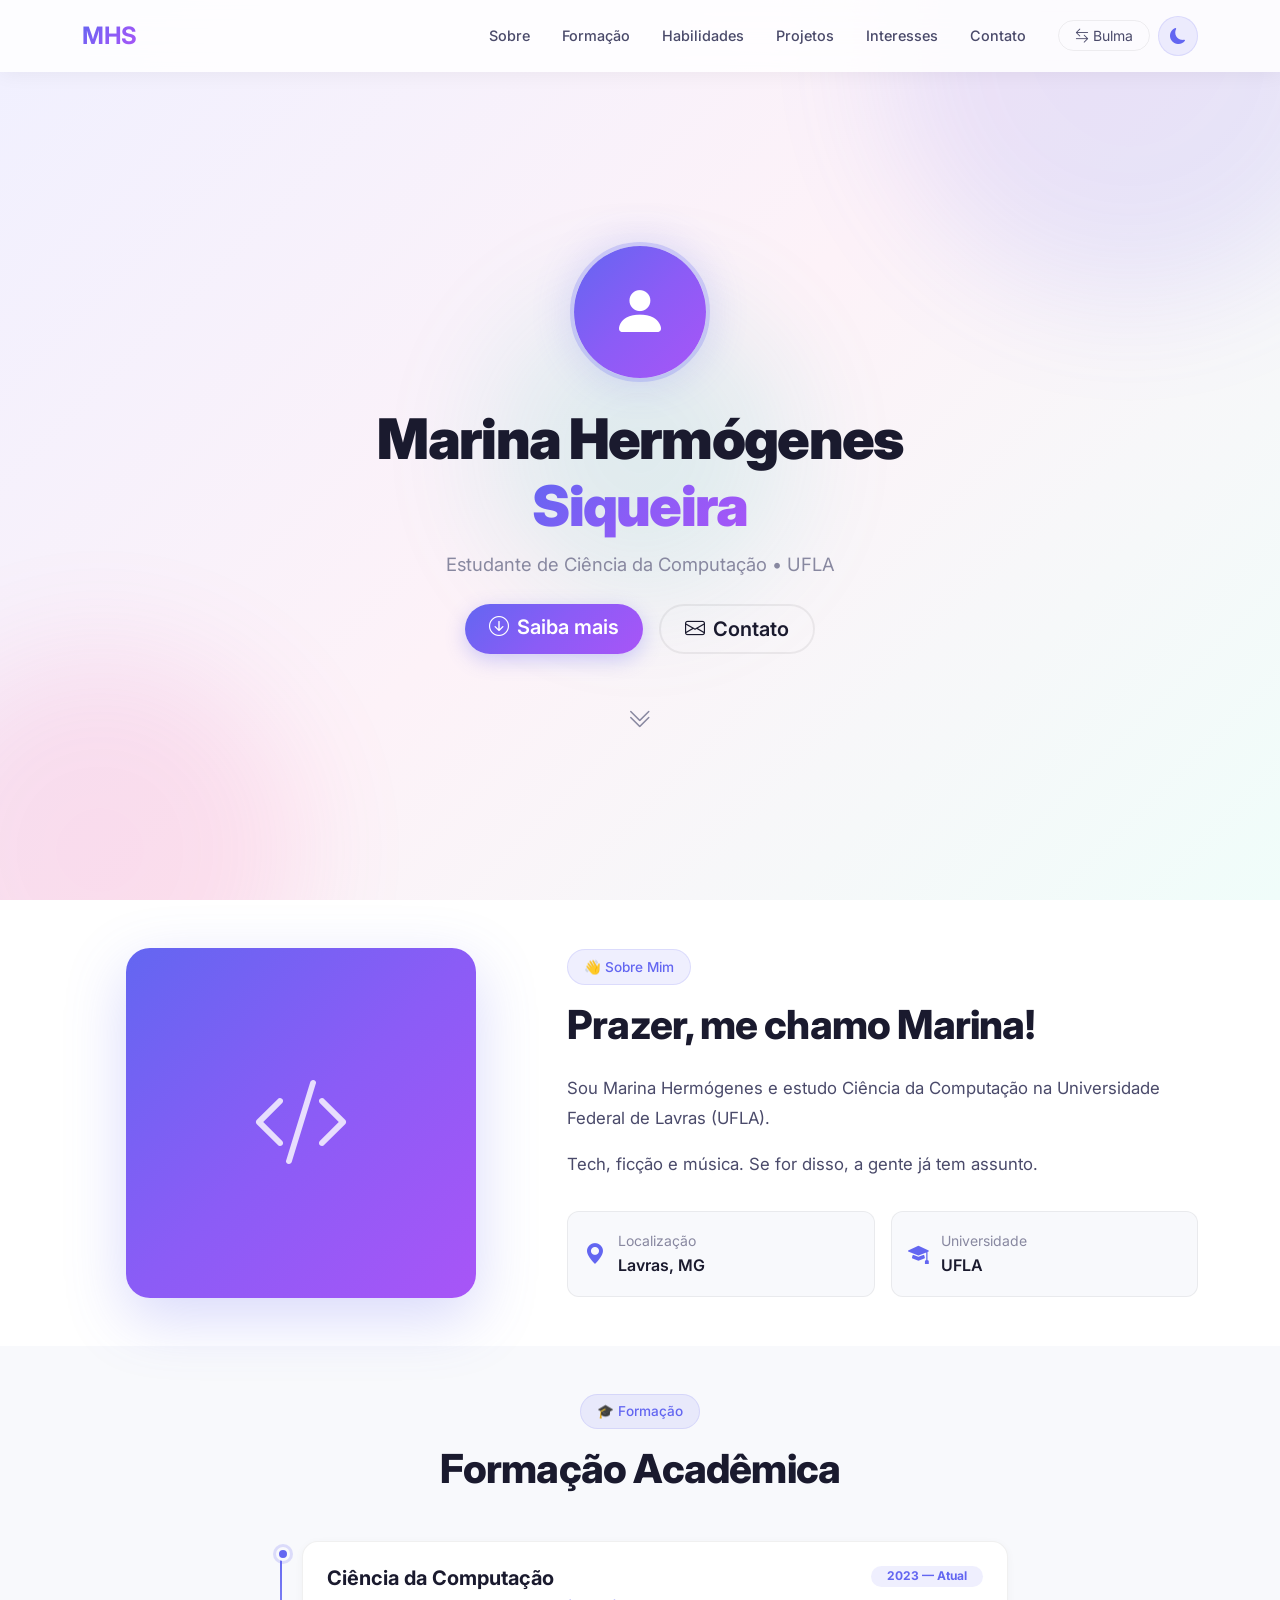
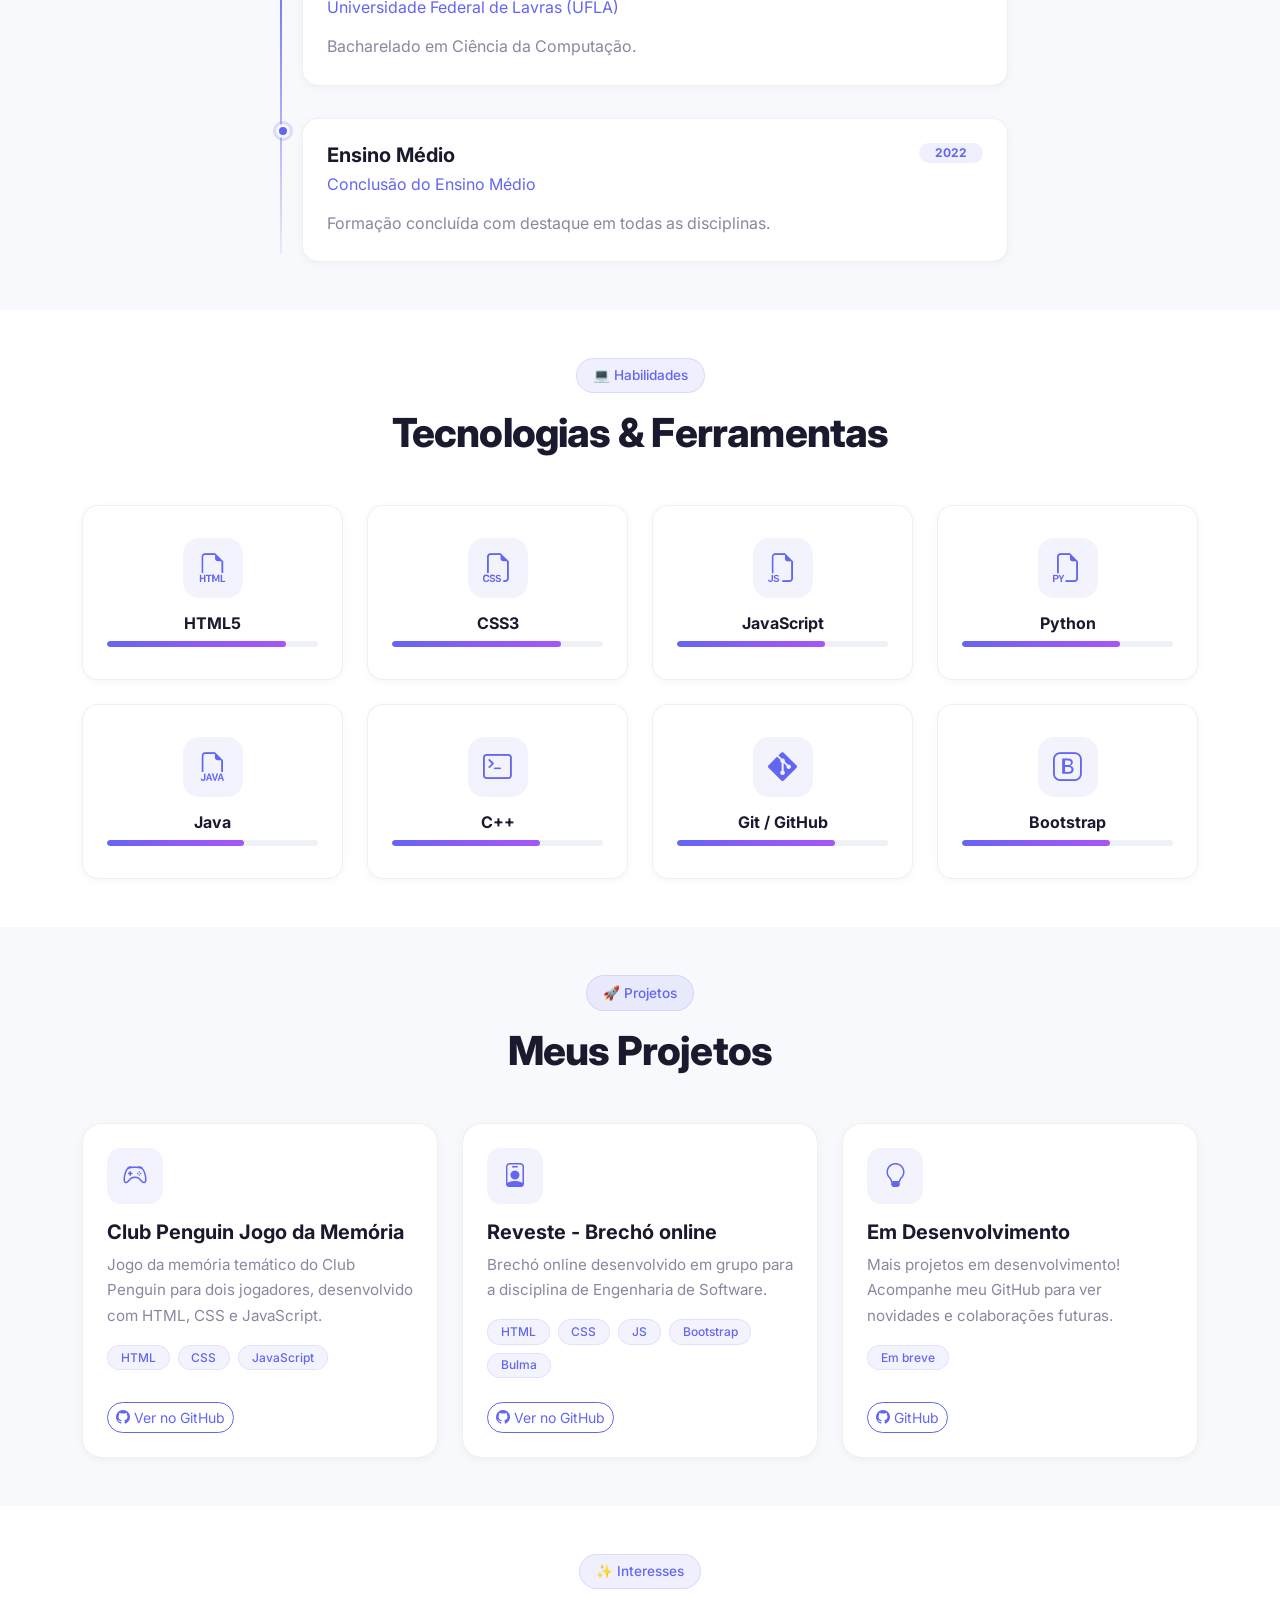
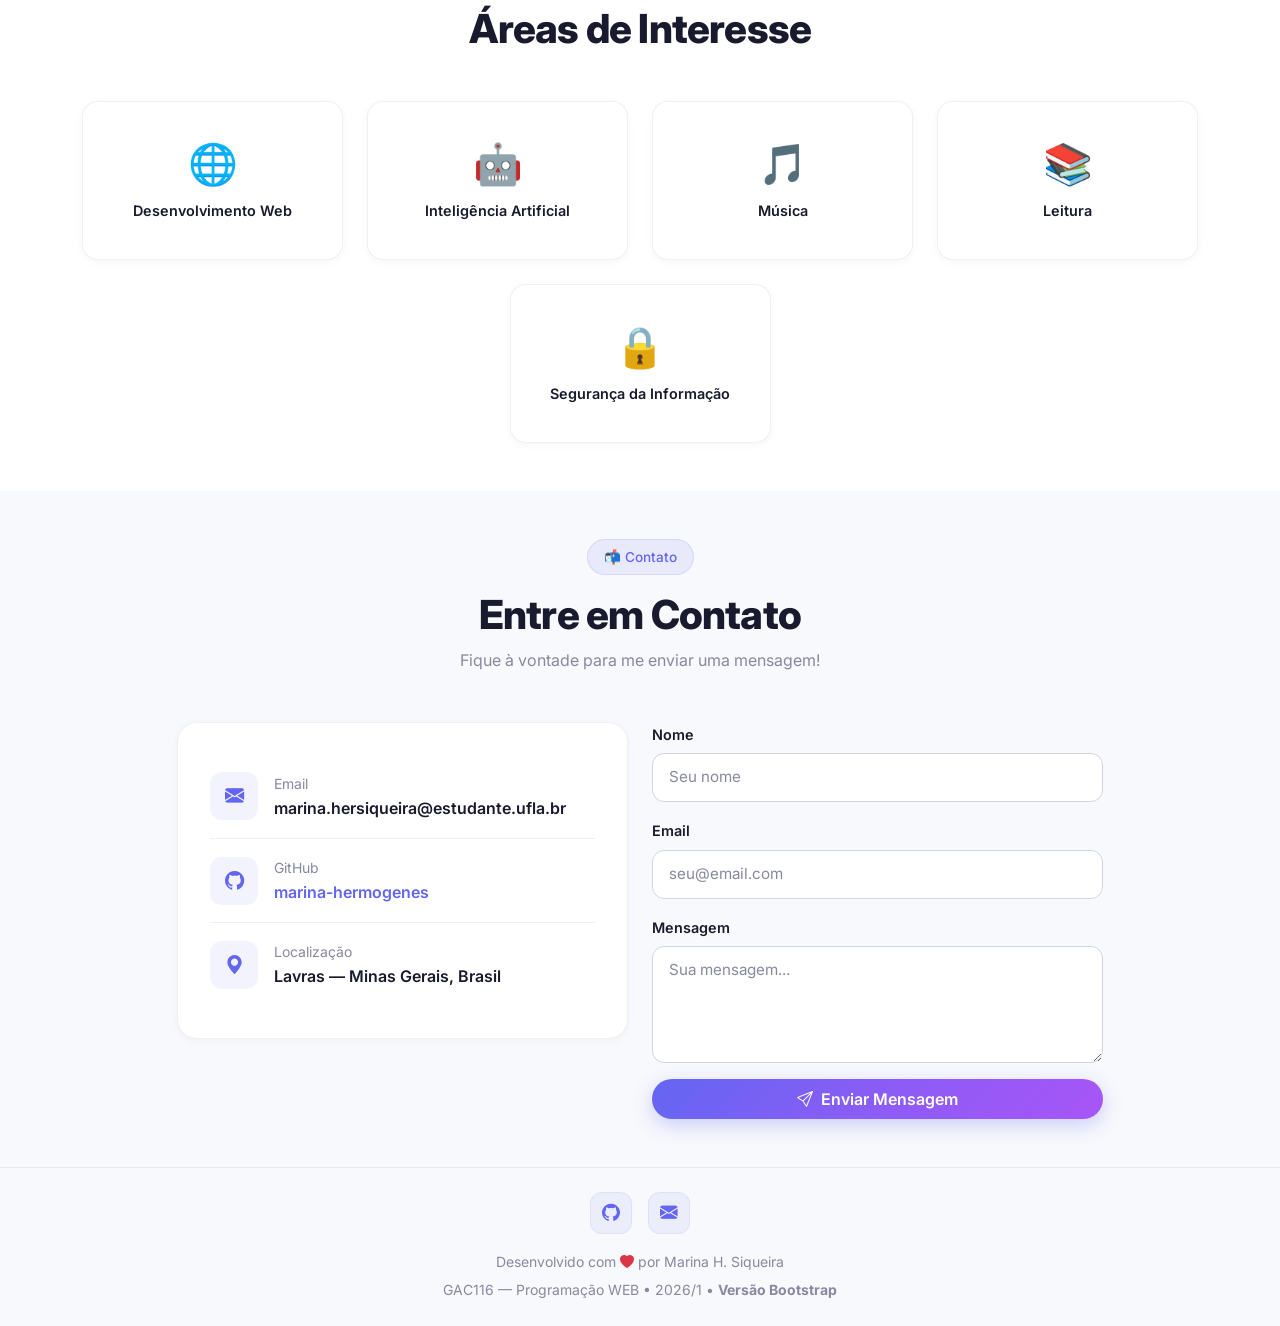
==== commit 8eece0ef: "att: atualizando texto da seção 'sobre mim'" ====
--- a/bootstrap/index.html
+++ b/bootstrap/index.html
@@ -89,15 +89,10 @@
                     <span class="section-badge mb-3">👋 Sobre Mim</span>
                     <h2 class="section-title mb-4">Prazer, me chamo Marina!</h2>
                     <p class="about-text">
-                        Sou estudante de <strong>Ciência da Computação</strong> na Universidade Federal de Lavras (UFLA). 
-                        Apaixonada por tecnologia, programação e resolução de problemas. Atualmente cursando o período 
-                        em que estou aprofundando meus conhecimentos em desenvolvimento web, estruturas de dados e 
-                        algoritmos.
+                        Sou Marina Hermógenes e estudo Ciência da Computação na Universidade Federal de Lavras (UFLA).
                     </p>
                     <p class="about-text">
-                        Gosto de explorar novas tecnologias e frameworks, sempre buscando aprimorar minhas habilidades 
-                        e contribuir com projetos que possam fazer a diferença. Nas horas vagas, também gosto de jogos, 
-                        música e aprender coisas novas.
+                        Tech, ficção e música. Se for disso, a gente já tem assunto.
                     </p>
                     <div class="row g-3 mt-3">
                         <div class="col-sm-6">
